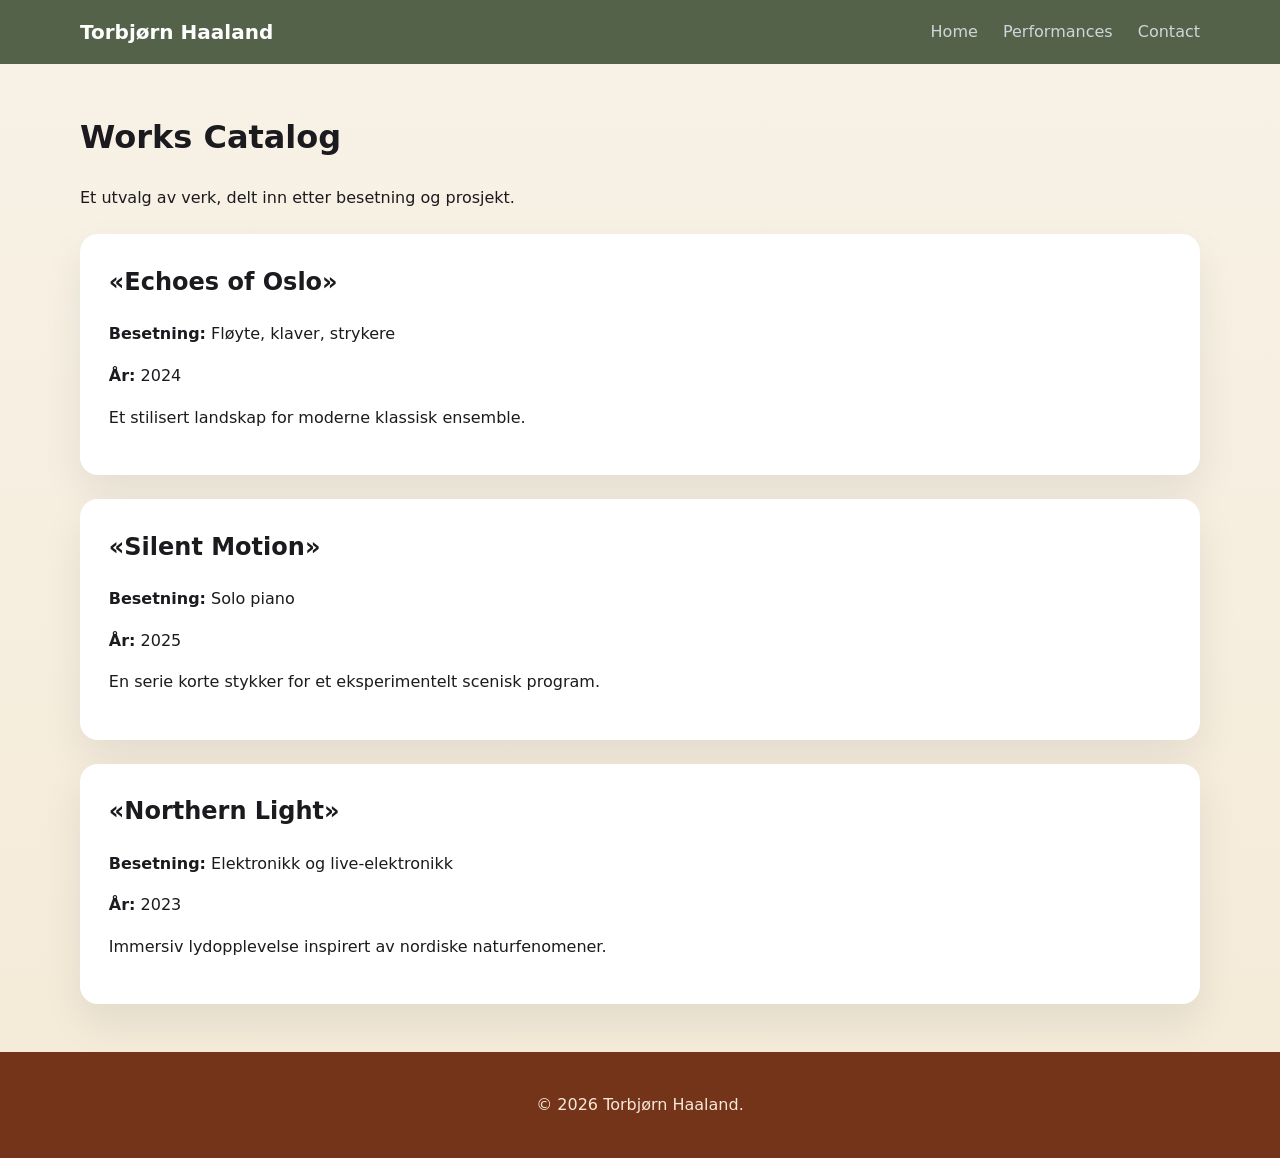
==== works.html @ 6cc286a2 "Add files via upload" ====
<!DOCTYPE html>
<html lang="en">
<head>
  <meta charset="UTF-8" />
  <meta name="viewport" content="width=device-width, initial-scale=1.0" />
  <title>Works Catalog</title>
  <link rel="stylesheet" href="styles.css" />
</head>
<body>
  <header class="site-header">
    <div class="container">
      <a class="logo" href="index.html">Torbjørn Haaland</a>
      <nav>
        <a href="index.html">Home</a>
        <a href="performances.html">Performances</a>
        <a href="contact.html">Contact</a>
      </nav>
    </div>
  </header>

  <main class="section container">
    <h1>Works Catalog</h1>
    <p>Et utvalg av verk, delt inn etter besetning og prosjekt.</p>

    <div class="work-card">
      <h2>«Echoes of Oslo»</h2>
      <p><strong>Besetning:</strong> Fløyte, klaver, strykere</p>
      <p><strong>År:</strong> 2024</p>
      <p>Et stilisert landskap for moderne klassisk ensemble.</p>
    </div>

    <div class="work-card">
      <h2>«Silent Motion»</h2>
      <p><strong>Besetning:</strong> Solo piano</p>
      <p><strong>År:</strong> 2025</p>
      <p>En serie korte stykker for et eksperimentelt scenisk program.</p>
    </div>

    <div class="work-card">
      <h2>«Northern Light»</h2>
      <p><strong>Besetning:</strong> Elektronikk og live-elektronikk</p>
      <p><strong>År:</strong> 2023</p>
      <p>Immersiv lydopplevelse inspirert av nordiske naturfenomener.</p>
    </div>
  </main>

  <footer class="footer">
    <div class="container">
      <p>© <span id="year"></span> Torbjørn Haaland.</p>
    </div>
  </footer>

  <script src="script.js"></script>
</body>
</html>
---- styles.css ----
:root {
  font-family: Inter, system-ui, sans-serif;
  color: #1b1b1f;
  background: #f4e8d8;
  line-height: 1.6;
  --sunflower: #e8ac34;
  --moss: #8c916c;
  --pumpkin: #c4742c;
  --chestnut: #743419;
  --pine: #55624a;
  --surface: #fff5ea;
  --text-muted: #5b4f40;
}

* {
  box-sizing: border-box;
}

body {
  margin: 0;
  background: linear-gradient(180deg, #f8f2e7 0%, #f4ead7 100%);
}

.container {
  width: min(1120px, calc(100% - 2rem));
  margin: 0 auto;
}

.site-header {
  background: var(--pine);
  color: #f8f1e7;
  padding: 1rem 0;
}

.site-header .container {
  display: flex;
  align-items: center;
  justify-content: space-between;
  gap: 1rem;
}

.logo {
  font-size: 1.25rem;
  font-weight: 700;
  color: white;
  text-decoration: none;
}

.site-header nav a {
  color: #d1d5db;
  margin-left: 1.25rem;
  text-decoration: none;
}
.site-header nav a:hover {
  color: white;
}

.hero {
  padding: 5rem 0;
  background: linear-gradient(135deg, var(--pine) 0%, var(--sunflower) 100%);
  color: #f8f2e7;
  text-align: center;
}

.hero h1 {
  margin: 0 0 1rem;
  font-size: clamp(2.5rem, 4vw, 4rem);
}

.hero p {
  max-width: 720px;
  margin: 0 auto 2rem;
  color: #d1d5db;
  font-size: 1.05rem;
}

.button {
  display: inline-block;
  background: var(--sunflower);
  color: #1b1b1f;
  padding: 0.95rem 1.7rem;
  border-radius: 999px;
  text-decoration: none;
  font-weight: 600;
}
.button:hover {
  background: var(--pumpkin);
}

.button-secondary {
  background: rgba(248, 242, 231, 0.16);
  border: 1px solid rgba(248, 242, 231, 0.35);
  margin-left: 0.75rem;
}
.button-secondary:hover {
  background: rgba(248, 242, 231, 0.2);
}

.section {
  padding: 3rem 0;
}

.section-alt {
  background: white;
  padding: 3rem 0;
}

.section h2,
.section h1 {
  margin-top: 0;
}

.grid {
  display: grid;
  gap: 1.25rem;
  grid-template-columns: repeat(auto-fit, minmax(220px, 1fr));
}

.event-card,
.work-card,
.contact-form {
  background: white;
  border-radius: 18px;
  box-shadow: 0 18px 40px rgba(15, 23, 42, 0.08);
  padding: 1.8rem;
  margin-top: 1.5rem;
}

.event-card h2,
.work-card h2 {
  margin-top: 0;
}

.contact-form label {
  display: block;
  margin-bottom: 1rem;
  font-weight: 600;
}

.contact-form input,
.contact-form textarea {
  width: 100%;
  border: 1px solid #d1d5db;
  border-radius: 12px;
  padding: 0.85rem 1rem;
  margin-top: 0.5rem;
  font: inherit;
}

.contact-form textarea {
  resize: vertical;
}

.contact-form .button {
  margin-top: 0.5rem;
}

.contact-info {
  margin-top: 2rem;
  color: var(--moss);
}

.footer {
  padding: 1.5rem 0;
  background: var(--chestnut);
  color: #f7e8d7;
  text-align: center;
}
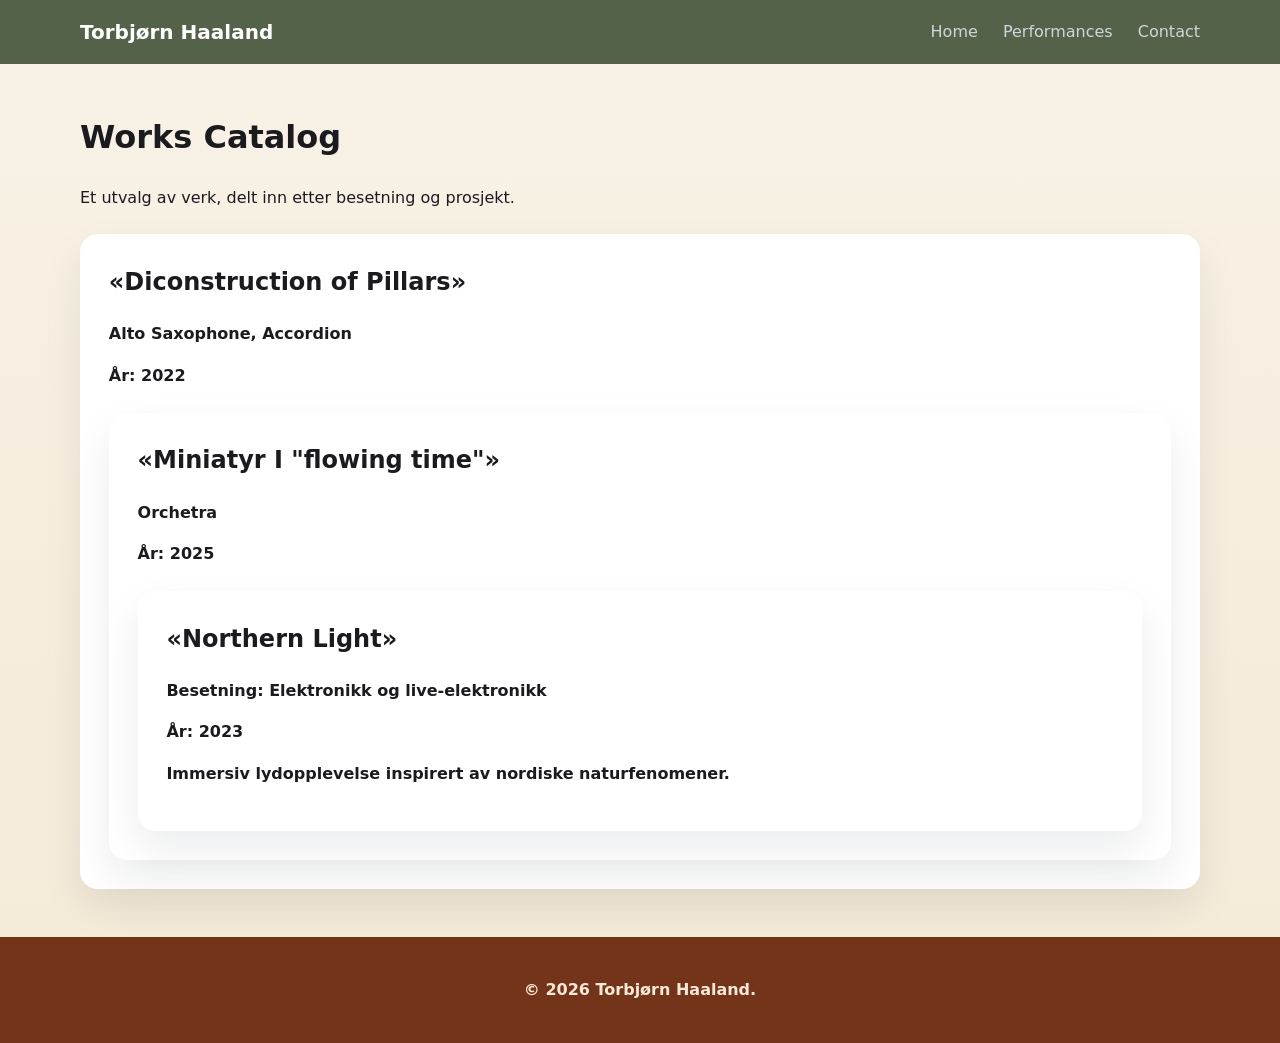
==== commit 054453ee: "Update works.html" ====
--- a/works.html
+++ b/works.html
@@ -23,18 +23,14 @@
     <p>Et utvalg av verk, delt inn etter besetning og prosjekt.</p>
 
     <div class="work-card">
-      <h2>«Echoes of Oslo»</h2>
-      <p><strong>Besetning:</strong> Fløyte, klaver, strykere</p>
-      <p><strong>År:</strong> 2024</p>
-      <p>Et stilisert landskap for moderne klassisk ensemble.</p>
-    </div>
+      <h2>«Diconstruction of Pillars»</h2>
+      <p><strong> Alto Saxophone, Accordion</p>
+      <p><strong>År:</strong> 2022</p>
 
     <div class="work-card">
-      <h2>«Silent Motion»</h2>
-      <p><strong>Besetning:</strong> Solo piano</p>
+      <h2>«Miniatyr I "flowing time"»</h2>
+      <p><strong> Orchetra</p>
       <p><strong>År:</strong> 2025</p>
-      <p>En serie korte stykker for et eksperimentelt scenisk program.</p>
-    </div>
 
     <div class="work-card">
       <h2>«Northern Light»</h2>
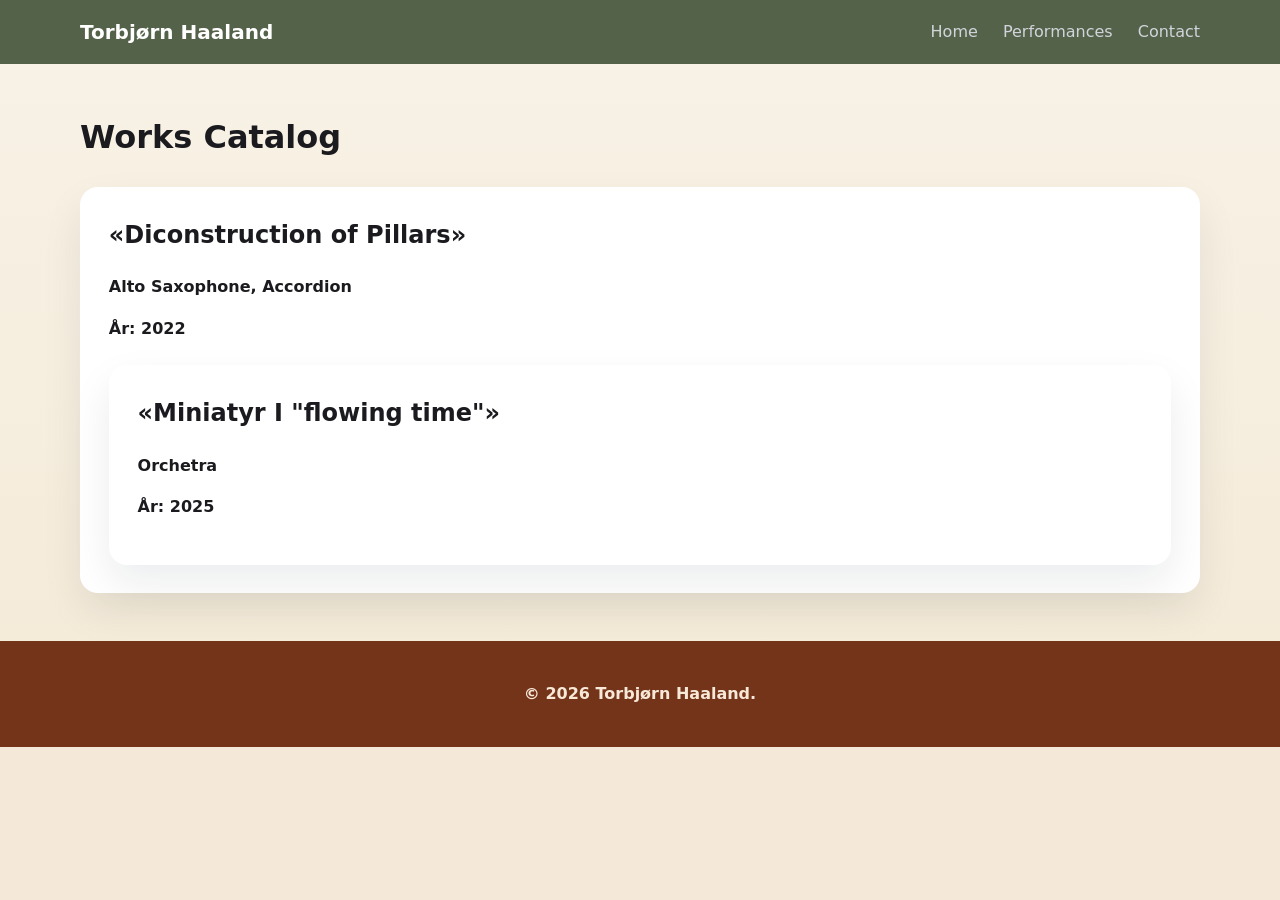
==== commit 8fff36a1: "Remove 'Northern Light' entry from works catalog Removed a paragraph about the work 'Northern Light'" ====
--- a/works.html
+++ b/works.html
@@ -20,7 +20,6 @@
 
   <main class="section container">
     <h1>Works Catalog</h1>
-    <p>Et utvalg av verk, delt inn etter besetning og prosjekt.</p>
 
     <div class="work-card">
       <h2>«Diconstruction of Pillars»</h2>
@@ -31,13 +30,6 @@
       <h2>«Miniatyr I "flowing time"»</h2>
       <p><strong> Orchetra</p>
       <p><strong>År:</strong> 2025</p>
-
-    <div class="work-card">
-      <h2>«Northern Light»</h2>
-      <p><strong>Besetning:</strong> Elektronikk og live-elektronikk</p>
-      <p><strong>År:</strong> 2023</p>
-      <p>Immersiv lydopplevelse inspirert av nordiske naturfenomener.</p>
-    </div>
   </main>
 
   <footer class="footer">
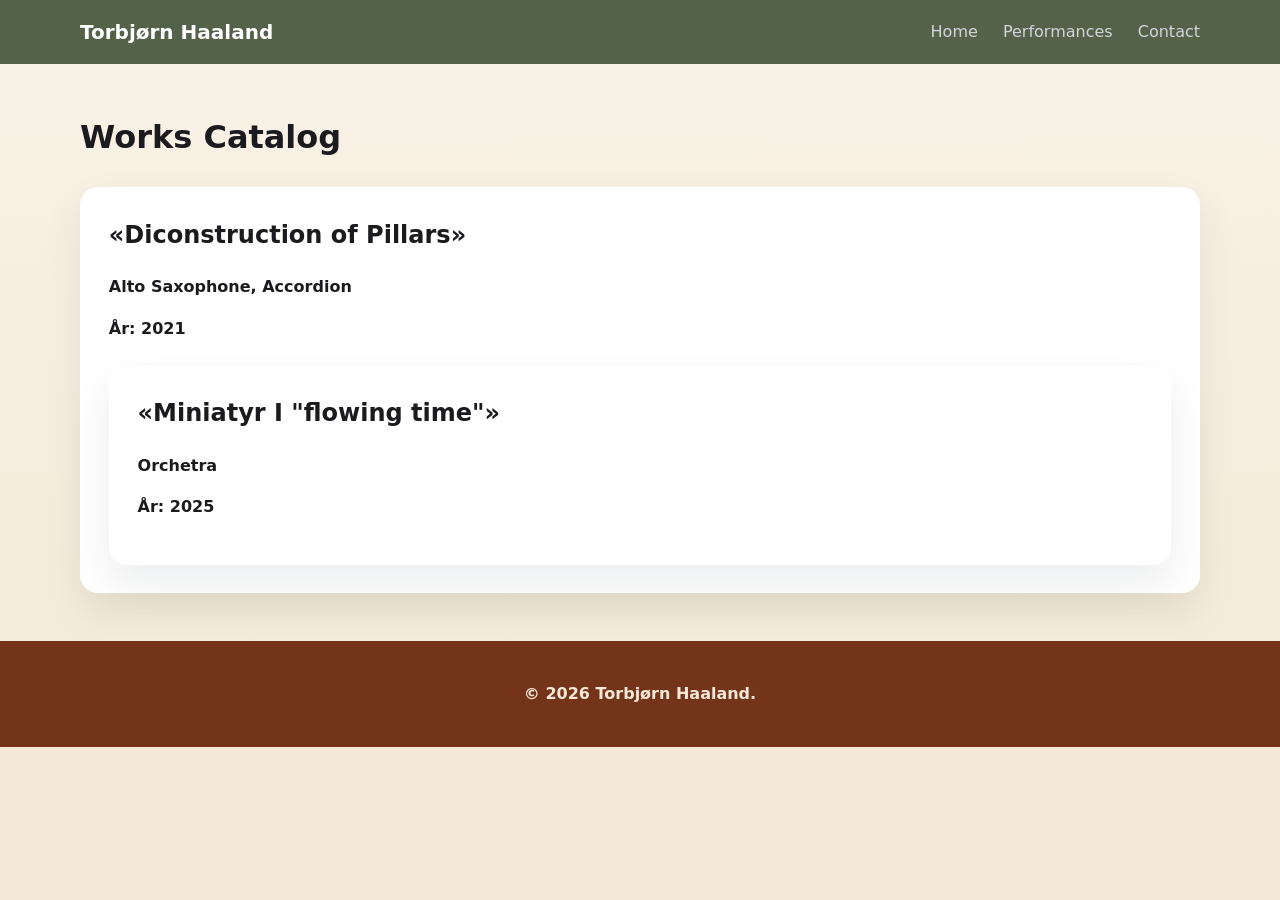
==== commit 7cd01aea: "Update year for 'Diconstruction of Pillars' to 2021" ====
--- a/works.html
+++ b/works.html
@@ -24,7 +24,7 @@
     <div class="work-card">
       <h2>«Diconstruction of Pillars»</h2>
       <p><strong> Alto Saxophone, Accordion</p>
-      <p><strong>År:</strong> 2022</p>
+      <p><strong>År:</strong> 2021</p>
 
     <div class="work-card">
       <h2>«Miniatyr I "flowing time"»</h2>
